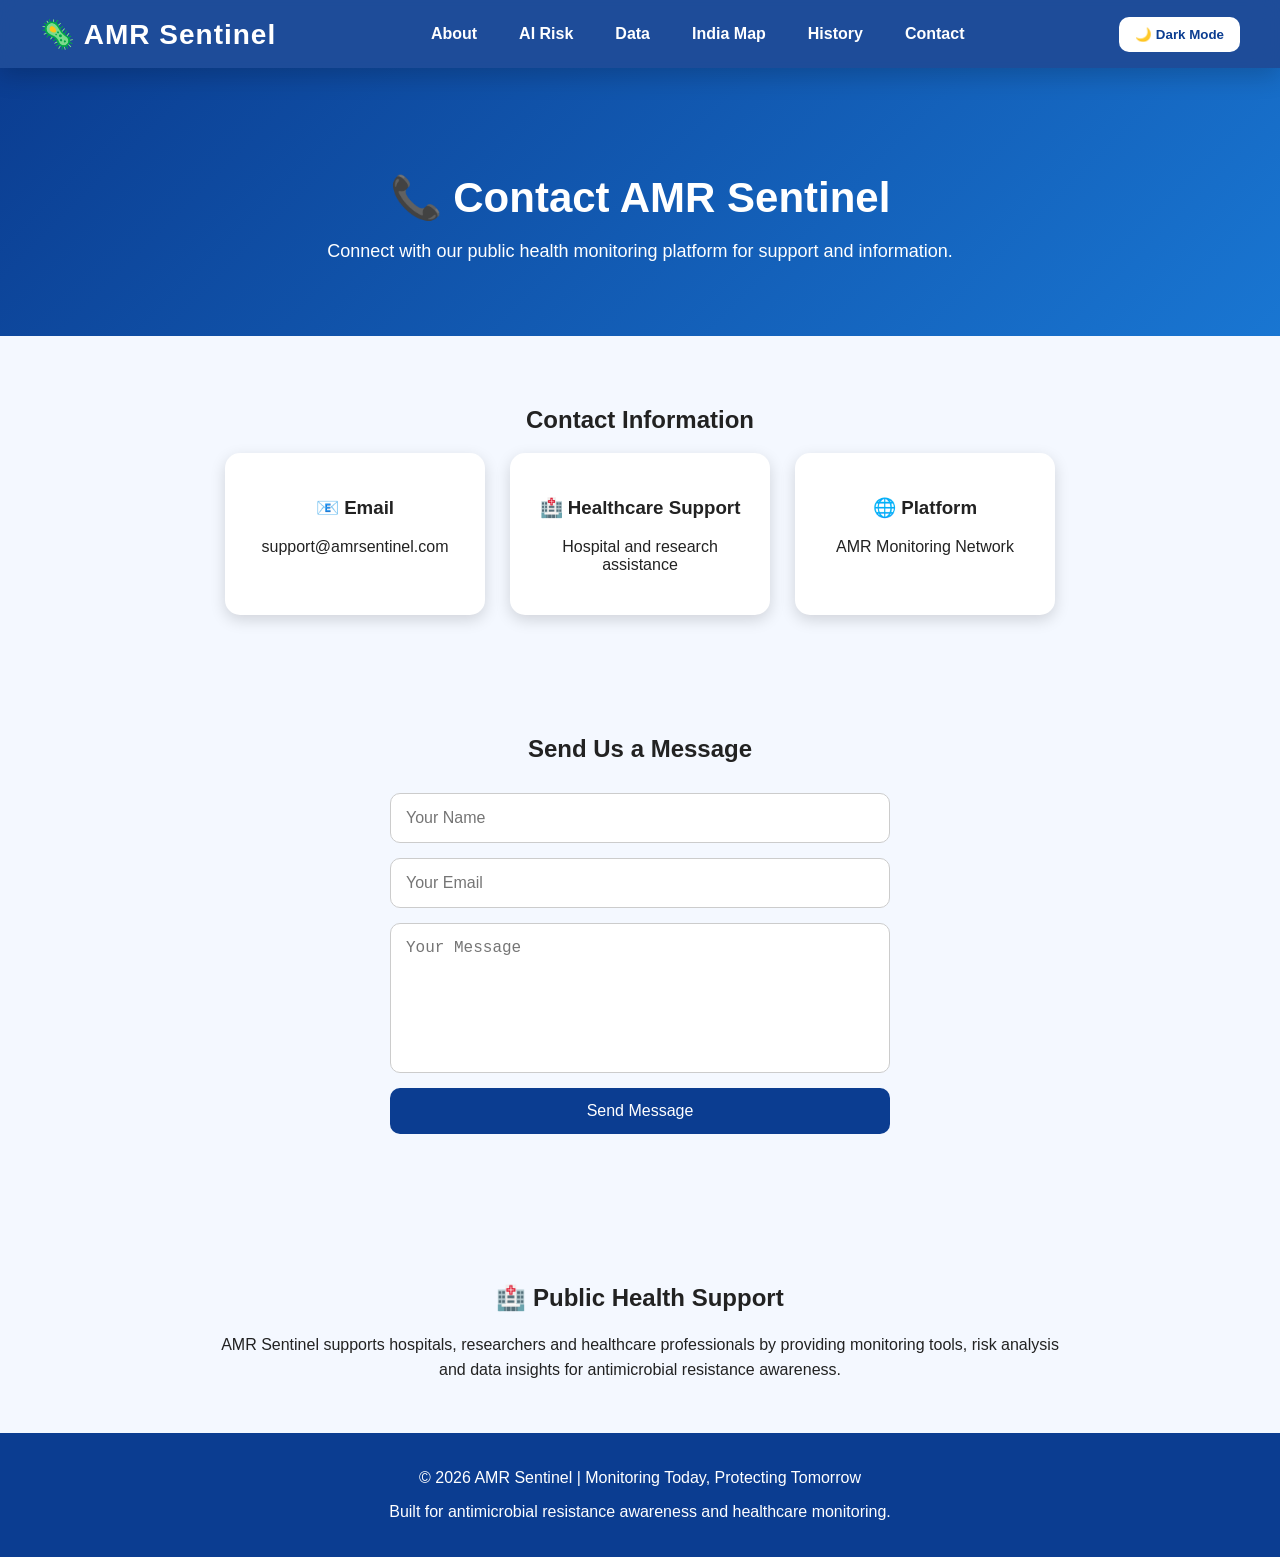
==== contact.html @ 5ac4dde7 "Files added AMR-Sentinel" ====
<!DOCTYPE html>
<html lang="en">

<head>

<meta charset="UTF-8">

<meta name="viewport" content="width=device-width, initial-scale=1.0">

<title>Contact | AMR Sentinel</title>

<link rel="stylesheet" href="style.css">

</head>


<body>


<nav class="navbar">

<div class="logo">
🦠 AMR Sentinel
</div>


<div class="nav-links">

<a href="about.html">About</a>

<a href="risk.html">AI Risk</a>

<a href="data.html">Data</a>

<a href="map.html">India Map</a>

<a href="history.html">History</a>

<a href="contact.html">Contact</a>

</div>


<button id="darkModeBtn">
🌙 Dark Mode
</button>


</nav>



<section class="risk-header">

<h1>📞 Contact AMR Sentinel</h1>

<p>
Connect with our public health monitoring platform for support and information.
</p>

</section>



<section class="features">


<h2>Contact Information</h2>


<div class="cards">


<div class="card">

<h3>📧 Email</h3>

<p>
support@amrsentinel.com
</p>

</div>



<div class="card">

<h3>🏥 Healthcare Support</h3>

<p>
Hospital and research assistance
</p>

</div>



<div class="card">

<h3>🌐 Platform</h3>

<p>
AMR Monitoring Network
</p>

</div>


</div>


</section>



<section class="about">


<h2>Send Us a Message</h2>


<form class="contact-form" id="contactForm">


<input type="text" placeholder="Your Name">


<input type="email" placeholder="Your Email">


<textarea placeholder="Your Message"></textarea>


<button type="submit">
Send Message
</button>


</form>


</section>

<section class="about">

<h2>🏥 Public Health Support</h2>

<p>
AMR Sentinel supports hospitals, researchers and healthcare professionals
by providing monitoring tools, risk analysis and data insights for
antimicrobial resistance awareness.
</p>

</section>
<footer>

<p>
© 2026 AMR Sentinel | Monitoring Today, Protecting Tomorrow
</p>

<p>
Built for antimicrobial resistance awareness and healthcare monitoring.
</p>

</footer>
<script src="script.js"></script>


</body>

</html>
---- style.css ----
/* =================================
   AMR SENTINEL COMPLETE STYLE
   PART 1/2
================================= */


/* General */

* {
    box-sizing: border-box;
}

body {
    margin: 0;
    font-family: Arial, sans-serif;
    background: #f4f8ff;
    color: #222;
    transition: 0.3s;
}


/* ===========================
        PREMIUM NAVBAR
=========================== */

.navbar{
    position: sticky;
    top: 0;
    z-index: 1000;

    display: flex;
    justify-content: space-between;
    align-items: center;

    padding: 15px 40px;

    background: rgba(11,61,145,0.92);
    backdrop-filter: blur(14px);
    -webkit-backdrop-filter: blur(14px);

    box-shadow: 0 8px 25px rgba(0,0,0,.18);

    transition: all .3s ease;
}

.logo{
    font-size:28px;
    font-weight:bold;
    letter-spacing:1px;
    color:white;
    cursor:pointer;
    transition:.3s;
}

.logo:hover{
    transform:scale(1.05);
    text-shadow:0 0 12px #4fc3f7;
}

.nav-links{
    display:flex;
    align-items:center;
    gap:10px;
}

.nav-links a{
    position:relative;
    color:white;
    text-decoration:none;
    font-weight:600;
    padding:10px 16px;
    border-radius:8px;
    transition:.3s;
}

.nav-links a:hover{
    color:#4fc3f7;
}

.nav-links a::after{
    content:"";
    position:absolute;
    left:50%;
    bottom:4px;
    transform:translateX(-50%);
    width:0%;
    height:3px;
    background:#4fc3f7;
    border-radius:10px;
    transition:.3s;
}

.nav-links a:hover::after{
    width:80%;
}

#darkModeBtn{
    background:#ffffff;
    color:#0b3d91;
    border:none;
    padding:10px 16px;
    border-radius:10px;
    cursor:pointer;
    font-weight:bold;
    transition:.3s;
}

#darkModeBtn:hover{
    background:#4fc3f7;
    color:white;
    transform:scale(1.05);
}

/* Mobile */

@media(max-width:900px){

    .navbar{
        flex-direction:column;
        gap:15px;
        padding:20px;
    }

    .nav-links{
        flex-wrap:wrap;
        justify-content:center;
    }

}


/* Hero */

.hero {
    text-align: center;
    padding: 80px 20px;
    background: linear-gradient(135deg,#0b3d91,#1976d2);
    color: white;
}


.hero{
    background: linear-gradient(135deg,#0b3d91,#1565c0,#42a5f5);
    color:white;
    text-align:center;
    padding:120px 20px 80px;
}

.hero-content{
    max-width:900px;
    margin:auto;
    background:rgba(255,255,255,0.12);
    backdrop-filter:blur(12px);
    border-radius:20px;
    padding:40px 30px;
    border:1px solid rgba(255,255,255,0.2);
}

.hero h1{
    font-size:52px;
    margin-bottom:20px;
    line-height:1.2;
}

.hero p{
    font-size:20px;
    line-height:1.8;
    max-width:750px;
    margin:0 auto 30px;
}

.hero-buttons{
    display:flex;
    justify-content:center;
    gap:15px;
    flex-wrap:wrap;
    margin-bottom:35px;
}

.secondary-btn{
    background:white;
    color:#0b3d91;
    padding:12px 25px;
    border-radius:8px;
    text-decoration:none;
    font-weight:bold;
}

.hero-stats{
    display:grid;
    grid-template-columns:repeat(auto-fit,minmax(140px,1fr));
    gap:20px;
    margin-top:30px;
}

.hero-stats div{
    background:rgba(255,255,255,0.15);
    border-radius:15px;
    padding:20px;
}

.hero-stats h2{
    margin:0;
    font-size:30px;
}

.hero-stats p{
    margin-top:8px;
    font-size:15px;
}


button,
#exploreBtn {
    background: #0b3d91;
    color: white;
    border: none;
    padding: 12px 25px;
    border-radius: 8px;
    cursor: pointer;
}



/* Features */

.features {
    padding: 50px 30px;
    text-align: center;
}


.cards {
    display: flex;
    justify-content: center;
    flex-wrap: wrap;
    gap: 25px;
}


.card {
    background: white;
    width: 260px;
    padding: 25px;
    border-radius: 15px;
    box-shadow: 0 5px 15px rgba(0,0,0,0.15);
}



/* Statistics */

.stats {
    display: flex;
    justify-content: center;
    flex-wrap: wrap;
    gap: 25px;
    padding: 40px;
}


.stat {
    background: white;
    width: 220px;
    text-align: center;
    padding: 25px;
    border-radius: 15px;
    box-shadow: 0 5px 15px rgba(0,0,0,0.15);
}



/* Dashboard */

.dashboard {
    padding: 40px;
}


.dashboard h2 {
    text-align: center;
}


.dashboard-top {
    display: flex;
    justify-content: space-between;
    margin: 20px;
}


.status-box,
.last-update {
    background: white;
    padding: 15px 25px;
    border-radius: 10px;
    box-shadow: 0 3px 10px rgba(0,0,0,0.1);
}


.dashboard-cards {
    display: flex;
    flex-wrap: wrap;
    justify-content: center;
    gap: 25px;
}


.dash-card {
    background: white;
    width: 250px;
    padding: 25px;
    text-align: center;
    border-radius: 15px;
    box-shadow: 0 5px 15px rgba(0,0,0,0.15);
}


.dash-card h1 {
    font-size: 40px;
}



/* Chart */

.chart-container {
    width: 85%;
    margin: 30px auto;
    background: white;
    padding: 25px;
    border-radius: 15px;
}



/* Tables */

.table-container {
    width: 85%;
    margin: auto;
    overflow-x: auto;
}


table {
    width: 100%;
    border-collapse: collapse;
    background: white;
}


th {
    background: #0b3d91;
    color: white;
}


th, td {
    padding: 12px;
    text-align: center;
    border-bottom: 1px solid #ddd;
}
/* =================================
   AMR SENTINEL COMPLETE STYLE
   PART 2/2
================================= */


/* AI Risk Section */

.ai-panel {
    display: flex;
    justify-content: center;
    flex-wrap: wrap;
    gap: 25px;
    margin: 30px;
}


.ai-risk {
    background: white;
    width: 400px;
    padding: 30px;
    border-radius: 15px;
    box-shadow: 0 5px 15px rgba(0,0,0,0.15);
    text-align: center;
}


.ai-risk input,
.ai-risk select {
    width: 80%;
    padding: 10px;
    margin: 10px;
    border-radius: 6px;
    border: 1px solid #ccc;
}



.risk-meter {
    width: 90%;
    height: 20px;
    background: #ddd;
    border-radius: 20px;
    margin: 25px auto;
    overflow: hidden;
}


#risk-fill {
    height: 100%;
    width: 0%;
    background: red;
    transition: 1s;
}



/* Risk Cards */

.risk-card {
    width: 220px;
    padding: 25px;
    border-radius: 15px;
    text-align: center;
    color: white;
}


.risk-card.high {
    background: #d32f2f;
}


.risk-card.medium {
    background: #f9a825;
}


.risk-card.low {
    background: #388e3c;
}



/* History */

.history {
    width: 85%;
    margin: 40px auto;
}


.history h2 {
    text-align: center;
}



/* Search */

.search-box {
    text-align: center;
    margin: 20px;
}


.search-box input {
    padding: 12px;
    width: 300px;
    border-radius: 8px;
    border: 1px solid #aaa;
}



/* Alert Center */

.alert-box {
    width: 80%;
    margin: 15px auto;
    padding: 15px;
    background: #fff3cd;
    border-left: 6px solid #ff9800;
    border-radius: 8px;
}



/* About */

.about {
    padding: 50px;
    text-align: center;
}


.about p {
    max-width: 850px;
    margin: auto;
    line-height: 1.6;
}



/* Footer */

footer {
    background: #0b3d91;
    color: white;
    text-align: center;
    padding: 20px;
}





/* Dark Mode */

.dark {
    background: #121212;
    color: white;
}


.dark .card,
.dark .stat,
.dark .dash-card,
.dark .status-box,
.dark .last-update,
.dark .chart-container,
.dark .ai-risk,
.dark .history,
.dark table {
    background: #1e1e1e;
    color: white;
}


.dark th {
    background: #333;
}



/* Mobile */

@media(max-width:700px) {


.navbar,
nav {
    flex-direction: column;
}


.nav-links,
nav ul {
    flex-direction: column;
    align-items: center;
}


.hero h1 {
    font-size: 30px;
}


.dashboard-top {
    flex-direction: column;
    gap: 15px;
}


.ai-risk {
    width: 90%;
}


}
/* India Risk Map */

.india-map{
    display:flex;
    flex-wrap:wrap;
    justify-content:center;
    gap:15px;
    margin:30px;
}

.state{
    padding:15px 20px;
    border-radius:10px;
    color:white;
    font-weight:bold;
    cursor:pointer;
    transition:0.3s;
}

.state:hover{
    transform:scale(1.08);
}

.state.high{
    background:#d32f2f;
}

.state.medium{
    background:#f9a825;
}

.state.low{
    background:#43a047;
}
.risk-header{
    text-align:center;
    padding:70px 25px;
    background:linear-gradient(135deg,#0b3d91,#1976d2,#42a5f5);
    color:white;
}

.risk-header h1{
    font-size:45px;
    margin-bottom:20px;
}

.risk-header p{
    max-width:800px;
    margin:auto;
    font-size:18px;
    line-height:1.7;
}


.risk-features{
    display:flex;
    justify-content:center;
    flex-wrap:wrap;
    gap:25px;
    margin-top:40px;
}


.risk-features div{
    width:260px;
    padding:25px;
    background:rgba(255,255,255,0.15);
    backdrop-filter:blur(10px);
    border-radius:15px;
    border:1px solid rgba(255,255,255,0.25);
    transition:.3s;
}


.risk-features div:hover{
    transform:translateY(-8px);
}


.risk-features h3{
    margin-bottom:10px;
}
.section-title{
    text-align:center;
    font-size:35px;
    margin:40px 0 20px;
}


.dashboard-panel{
    background:white;
    border-radius:20px;
    padding:35px;
    box-shadow:0 10px 30px rgba(0,0,0,0.15);
}


.analyze-btn{
    background:linear-gradient(135deg,#0b3d91,#1976d2);
    color:white;
    border:none;
    padding:14px 35px;
    border-radius:10px;
    font-size:16px;
    cursor:pointer;
    transition:.3s;
}


.analyze-btn:hover{
    transform:translateY(-3px);
    box-shadow:0 8px 20px rgba(0,0,0,0.2);
}


.ai-risk input,
.ai-risk select{
    font-size:16px;
}


.risk-badge{
    margin:20px auto;
    padding:12px 25px;
    border-radius:20px;
    color:white;
    width:max-content;
    font-weight:bold;
}
.history{
    background:white;
    padding:30px;
    border-radius:20px;
    box-shadow:0 10px 30px rgba(0,0,0,0.12);
}


.history table{
    margin-top:20px;
}


.history th{
    padding:15px;
}


.history td{
    padding:12px;
}


#downloadReportBtn{

    background:linear-gradient(135deg,#1565c0,#42a5f5);

    color:white;

    border:none;

    padding:14px 25px;

    border-radius:10px;

    cursor:pointer;

    font-weight:bold;

    transition:.3s;

}


#downloadReportBtn:hover{

    transform:translateY(-3px);

    box-shadow:0 8px 20px rgba(0,0,0,0.2);

}
.risk-summary{
    display:flex;
    justify-content:center;
    flex-wrap:wrap;
    gap:25px;
    margin:30px;
}


.summary-card{
    width:230px;
    background:white;
    padding:25px;
    text-align:center;
    border-radius:18px;
    box-shadow:0 8px 25px rgba(0,0,0,0.12);
    transition:.3s;
}


.summary-card:hover{
    transform:translateY(-6px);
}


.summary-card h2{
    font-size:35px;
    color:#0b3d91;
}
.risk-level-dashboard{
    margin:40px auto;
    text-align:center;
}


.level-cards{
    display:flex;
    justify-content:center;
    flex-wrap:wrap;
    gap:25px;
}


.level{
    width:230px;
    padding:25px;
    border-radius:18px;
    color:white;
    transition:.3s;
}


.level:hover{
    transform:translateY(-6px);
}


.level.high{
    background:#d32f2f;
}


.level.medium{
    background:#f9a825;
}


.level.low{
    background:#388e3c;
}.insights{
    padding:40px;
    text-align:center;
}
.india-map{
    display:flex;
    flex-wrap:wrap;
    justify-content:center;
    gap:20px;
    margin:40px;
}


.state{
    padding:20px 30px;
    border-radius:15px;
    color:white;
    font-weight:bold;
    cursor:pointer;
    transition:0.3s;
}


.state:hover{
    transform:scale(1.08);
}


.state.high{
    background:#d32f2f;
}


.state.medium{
    background:#f9a825;
}


.state.low{
    background:#388e3c;
}
.map-legend{

    width:300px;
    margin:30px auto;
    padding:20px;
    background:white;
    border-radius:15px;
    box-shadow:0 5px 15px rgba(0,0,0,0.15);
    text-align:center;

}


.map-legend div{

    display:flex;
    align-items:center;
    gap:10px;
    margin:15px;

}


.legend{

    width:20px;
    height:20px;
    border-radius:50%;

}


.legend.high{

    background:#d32f2f;

}


.legend.medium{

    background:#f9a825;

}


.legend.low{

    background:#388e3c;

}
.alerts{

    padding:40px;
    text-align:center;

}


.alert-box{

    width:80%;
    margin:15px auto;
    padding:18px;
    background:#fff3cd;
    border-left:6px solid #ff9800;
    border-radius:10px;
    text-align:left;

}
.map-popup{

display:none;

position:fixed;

top:0;
left:0;

width:100%;
height:100%;

background:rgba(0,0,0,0.5);

justify-content:center;
align-items:center;

z-index:1000;

}


.popup-content{

background:white;

width:350px;

padding:30px;

border-radius:20px;

text-align:center;

box-shadow:0 10px 30px rgba(0,0,0,0.3);

}


#closePopup{

float:right;

cursor:pointer;

font-size:20px;

}
@media(max-width:700px){

.india-map{

    flex-direction:column;
    align-items:center;

}


.state{

    width:80%;
    text-align:center;

}


.map-popup .popup-content{

    width:85%;

}


.map-legend{

    width:85%;

}


.alert-box{

    width:90%;

}

}
.timeline{

    width:80%;
    margin:50px auto;
    position:relative;

}


.timeline::before{

    content:"";

    position:absolute;

    left:50%;

    top:0;

    height:100%;

    width:4px;

    background:#0b3d91;

}


.timeline-item{

    background:white;

    width:45%;

    padding:25px;

    margin:30px 0;

    border-radius:15px;

    box-shadow:0 5px 15px rgba(0,0,0,0.15);

    position:relative;

}


.timeline-item:nth-child(even){

    margin-left:55%;

}


.timeline-item h2{

    color:#0b3d91;

}



@media(max-width:700px){

.timeline{

    width:90%;

}


.timeline::before{

    left:10px;

}


.timeline-item{

    width:85%;

    margin-left:40px !important;

}

}
.contact-form{

    max-width:500px;
    margin:30px auto;
    display:flex;
    flex-direction:column;
    gap:15px;

}


.contact-form input,
.contact-form textarea{

    padding:15px;
    border-radius:10px;
    border:1px solid #ccc;
    font-size:16px;

}


.contact-form textarea{

    height:150px;
    resize:none;

}


.contact-form button{

    background:#0b3d91;
    color:white;
    padding:14px;
    border:none;
    border-radius:10px;
    cursor:pointer;
    font-size:16px;

}


.contact-form button:hover{

    transform:translateY(-3px);

}
.risk-header{

    text-align:center;
    padding:70px 20px;
    background:linear-gradient(135deg,#0b3d91,#1976d2);
    color:white;

}


.risk-header h1{

    font-size:42px;
    margin-bottom:15px;

}


.risk-header p{

    max-width:800px;
    margin:auto;
    font-size:18px;
    line-height:1.6;

}


@media(max-width:700px){

.risk-header h1{

    font-size:30px;

}

}
@media(max-width:700px){

body{
    overflow-x:hidden;
}


.cards,
.stats,
.dashboard-cards,
.risk-summary,
.level-cards{

    flex-direction:column;
    align-items:center;

}


.card,
.stat,
.dash-card,
.summary-card,
.level{

    width:90%;

}


.table-container{

    width:95%;

}


.chart-container{

    width:95%;

}


.nav-links{

    gap:15px;

}


button{

    margin:5px;

}

}
.map-wrapper{
    display:flex;
    flex-wrap:wrap;
    justify-content:center;
    align-items:center;
    gap:40px;
    margin:40px auto;
}

.india-svg{
    width:500px;
    max-width:100%;
    border-radius:15px;
    box-shadow:0 10px 25px rgba(0,0,0,.2);
}

#stateInfo{
    width:300px;
    background:white;
    padding:20px;
    border-radius:15px;
    box-shadow:0 8px 20px rgba(0,0,0,.15);
}

.dark #stateInfo{
    background:#1e1e1e;
    color:white;
}
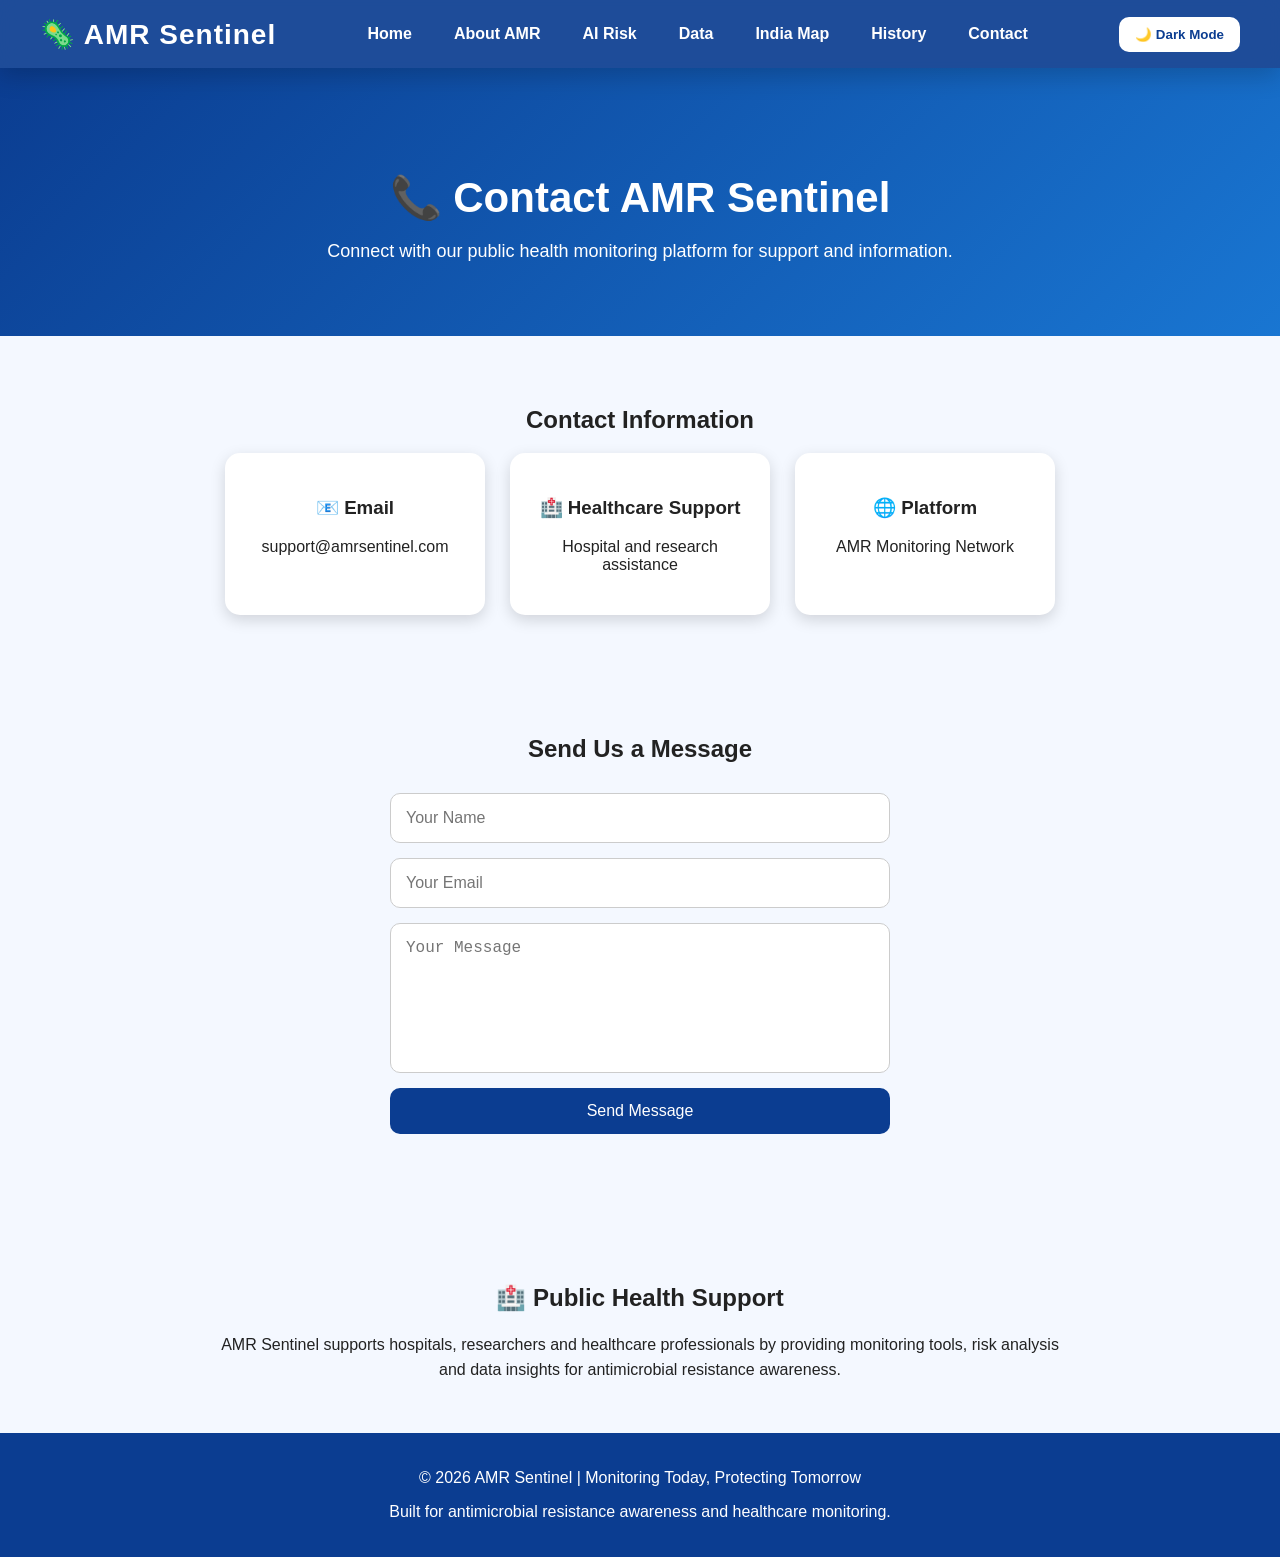
==== commit c6308cf6: "Update contact.html Updated" ====
--- a/contact.html
+++ b/contact.html
@@ -19,32 +19,23 @@
 
 <nav class="navbar">
 
-<div class="logo">
-🦠 AMR Sentinel
-</div>
+    <div class="logo">
+        🦠 AMR Sentinel
+    </div>
 
+    <div class="nav-links">
+        <a href="index.html">Home</a>
+        <a href="about.html">About AMR</a>
+        <a href="risk.html">AI Risk</a>
+        <a href="data.html">Data</a>
+        <a href="map.html">India Map</a>
+        <a href="history.html">History</a>
+        <a href="contact.html">Contact</a>
+    </div>
 
-<div class="nav-links">
-
-<a href="about.html">About</a>
-
-<a href="risk.html">AI Risk</a>
-
-<a href="data.html">Data</a>
-
-<a href="map.html">India Map</a>
-
-<a href="history.html">History</a>
-
-<a href="contact.html">Contact</a>
-
-</div>
-
-
-<button id="darkModeBtn">
-🌙 Dark Mode
-</button>
-
+    <button id="darkModeBtn">
+        🌙 Dark Mode
+    </button>
 
 </nav>
 
@@ -168,4 +159,4 @@
 
 </body>
 
-</html>+</html>
